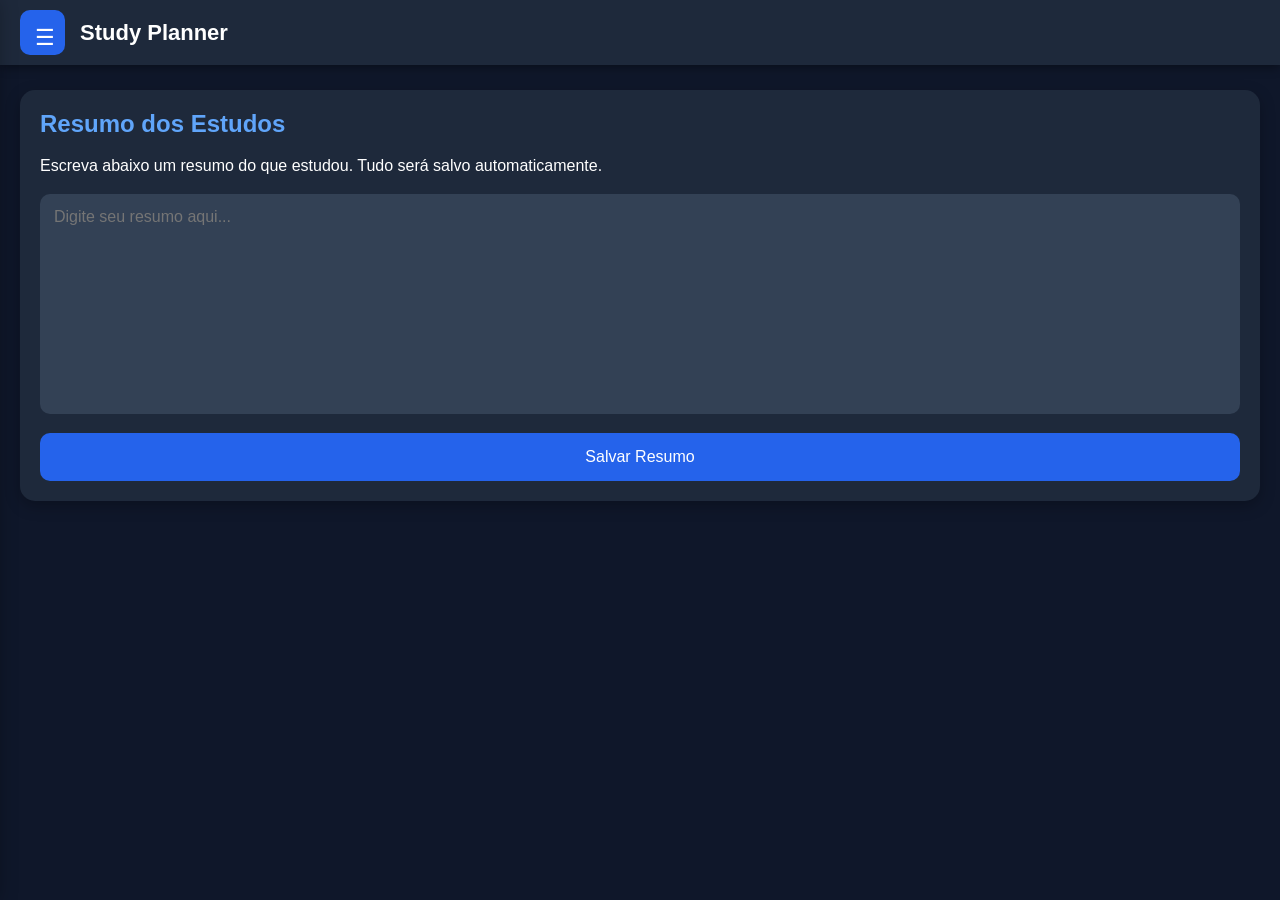
==== index.html @ 5a3f5a3b "Add files via upload" ====
<!DOCTYPE html>
<html lang="pt-BR">
<head>
    <meta charset="UTF-8">
    <meta name="viewport" content="width=device-width, initial-scale=1.0">
    <title>Study Planner</title>

    <link rel="stylesheet" href="style.css">

    <link rel="stylesheet"
    href="https://cdnjs.cloudflare.com/ajax/libs/font-awesome/6.5.2/css/all.min.css">
</head>

<body>

<!-- MENU LATERAL -->

<nav id="menu">

    <div class="logo">

        <h2>📚 Study Planner</h2>

    </div>

    <ul>

        <li onclick="abrirPagina('inicio')">
            <i class="fa-solid fa-house"></i>
            Início
        </li>

        <li onclick="abrirPagina('sorteio')">
            <i class="fa-solid fa-dice"></i>
            Sorteio da Semana
        </li>

        <li onclick="abrirPagina('lembretes')">
            <i class="fa-solid fa-bell"></i>
            Lembretes
        </li>

        <li onclick="abrirPagina('cronograma')">
            <i class="fa-solid fa-calendar"></i>
            Cronograma
        </li>

        <li onclick="abrirPagina('estatisticas')">
            <i class="fa-solid fa-chart-column"></i>
            Estatísticas
        </li>

        <li onclick="abrirPagina('configuracoes')">
            <i class="fa-solid fa-gear"></i>
            Configurações
        </li>

    </ul>

</nav>

<!-- CABEÇALHO -->

<header>

    <button id="btnMenu">

        ☰

    </button>

    <h1>Study Planner</h1>

</header>

<!-- CONTEÚDO -->

<main>

<!-- INÍCIO -->

<section id="inicio" class="pagina">

<h2>Resumo dos Estudos</h2>

<p>
Escreva abaixo um resumo do que estudou.
Tudo será salvo automaticamente.
</p>

<textarea
id="resumo"
placeholder="Digite seu resumo aqui...">
</textarea>

<button onclick="salvarResumo()">

Salvar Resumo

</button>

</section>

<!-- SORTEIO -->

<section
id="sorteio"
class="pagina escondido">

<h2>Sorteio da Semana</h2>

<p>
O aplicativo escolherá uma matéria e um tema para você estudar.
</p>

<h3 id="materiaEscolhida">

Nenhuma matéria sorteada

</h3>

<p id="temaEscolhido">

Nenhum tema sorteado

</p>

<button onclick="sortearTema()">

🎲 Sortear Tema

</button>

</section>

<!-- LEMBRETES -->

<section
id="lembretes"
class="pagina escondido">

<h2>Lembretes</h2>

<input
type="text"
id="tituloLembrete"
placeholder="Título">

<input
type="date"
id="dataLembrete">

<input
type="time"
id="horaLembrete">

<button
onclick="adicionarLembrete()">

Adicionar

</button>

<div id="listaLembretes">

</div>

</section>

<!-- CRONOGRAMA -->

<section
id="cronograma"
class="pagina escondido">

<h2>Cronograma</h2>

<p>

Em breve será possível organizar seus estudos por dia da semana.

</p>

</section>

<!-- ESTATÍSTICAS -->

<section
id="estatisticas"
class="pagina escondido">

<h2>Estatísticas</h2>

<p>

Aqui aparecerão seus dados de estudo.

</p>

</section>

<!-- CONFIGURAÇÕES -->

<section
id="configuracoes"
class="pagina escondido">

<h2>Configurações</h2>

<p>

Tema, backup, exportação e outras opções.

</p>

</section>

</main>

<!-- Scripts -->

<script src="materias.js"></script>

<script src="storage.js"></script>

<script src="notificacoes.js"></script>

<script src="script.js"></script>

</body>
</html>
---- style.css ----
/* ===========================
   STUDY PLANNER
   style.css
=========================== */

*{
    margin:0;
    padding:0;
    box-sizing:border-box;
    font-family:Arial, Helvetica, sans-serif;
}

body{
    background:#0f172a;
    color:#fff;
}

/* HEADER */

header{
    position:fixed;
    top:0;
    left:0;
    width:100%;
    height:65px;
    background:#1e293b;
    display:flex;
    align-items:center;
    gap:15px;
    padding:0 20px;
    z-index:999;
    box-shadow:0 2px 10px rgba(0,0,0,.4);
}

header h1{
    font-size:22px;
}

#btnMenu{
    width:45px;
    height:45px;
    border:none;
    border-radius:10px;
    background:#2563eb;
    color:white;
    font-size:22px;
    cursor:pointer;
    transition:.3s;
}

#btnMenu:hover{
    background:#1d4ed8;
}

/* MENU */

#menu{
    position:fixed;
    left:-270px;
    top:0;
    width:260px;
    height:100%;
    background:#111827;
    transition:.3s;
    z-index:1000;
    overflow:auto;
    box-shadow:5px 0 20px rgba(0,0,0,.4);
}

#menu.ativo{
    left:0;
}

.logo{
    padding:25px;
    background:#2563eb;
    text-align:center;
}

.logo h2{
    font-size:23px;
}

#menu ul{
    list-style:none;
}

#menu li{
    padding:18px;
    cursor:pointer;
    transition:.3s;
    border-bottom:1px solid rgba(255,255,255,.08);
}

#menu li:hover{
    background:#1f2937;
}

#menu i{
    width:30px;
}

/* CONTEÚDO */

main{
    padding:90px 20px 30px;
}

.pagina{
    animation:fade .3s;
}

.escondido{
    display:none;
}

@keyframes fade{

    from{
        opacity:0;
        transform:translateY(15px);
    }

    to{
        opacity:1;
        transform:translateY(0);
    }

}

/* CARDS */

section{
    background:#1e293b;
    border-radius:15px;
    padding:20px;
    margin-bottom:20px;
    box-shadow:0 5px 15px rgba(0,0,0,.25);
}

section h2{
    margin-bottom:15px;
    color:#60a5fa;
}

section p{
    margin-bottom:15px;
    line-height:1.6;
}

/* INPUTS */

textarea,
input{
    width:100%;
    background:#334155;
    color:white;
    border:none;
    outline:none;
    border-radius:10px;
    padding:14px;
    margin-bottom:15px;
    font-size:16px;
}

textarea{
    height:220px;
    resize:none;
}

/* BOTÕES */

button{
    width:100%;
    padding:15px;
    border:none;
    border-radius:10px;
    background:#2563eb;
    color:white;
    font-size:16px;
    cursor:pointer;
    transition:.3s;
}

button:hover{
    background:#1d4ed8;
}

/* RESULTADO DO SORTEIO */

#materiaEscolhida{
    color:#38bdf8;
    margin:15px 0;
}

#temaEscolhido{
    background:#334155;
    padding:15px;
    border-radius:10px;
    margin-bottom:20px;
}

/* LEMBRETES */

.cardLembrete{
    background:#334155;
    padding:15px;
    border-radius:10px;
    margin-top:15px;
}

.cardLembrete h3{
    color:#60a5fa;
    margin-bottom:8px;
}

.cardLembrete p{
    margin-bottom:5px;
}

.cardLembrete button{
    margin-top:10px;
}

/* RESPONSIVO */

@media(max-width:600px){

    header h1{
        font-size:18px;
    }

    .logo h2{
        font-size:20px;
    }

    textarea{
        height:180px;
    }

}
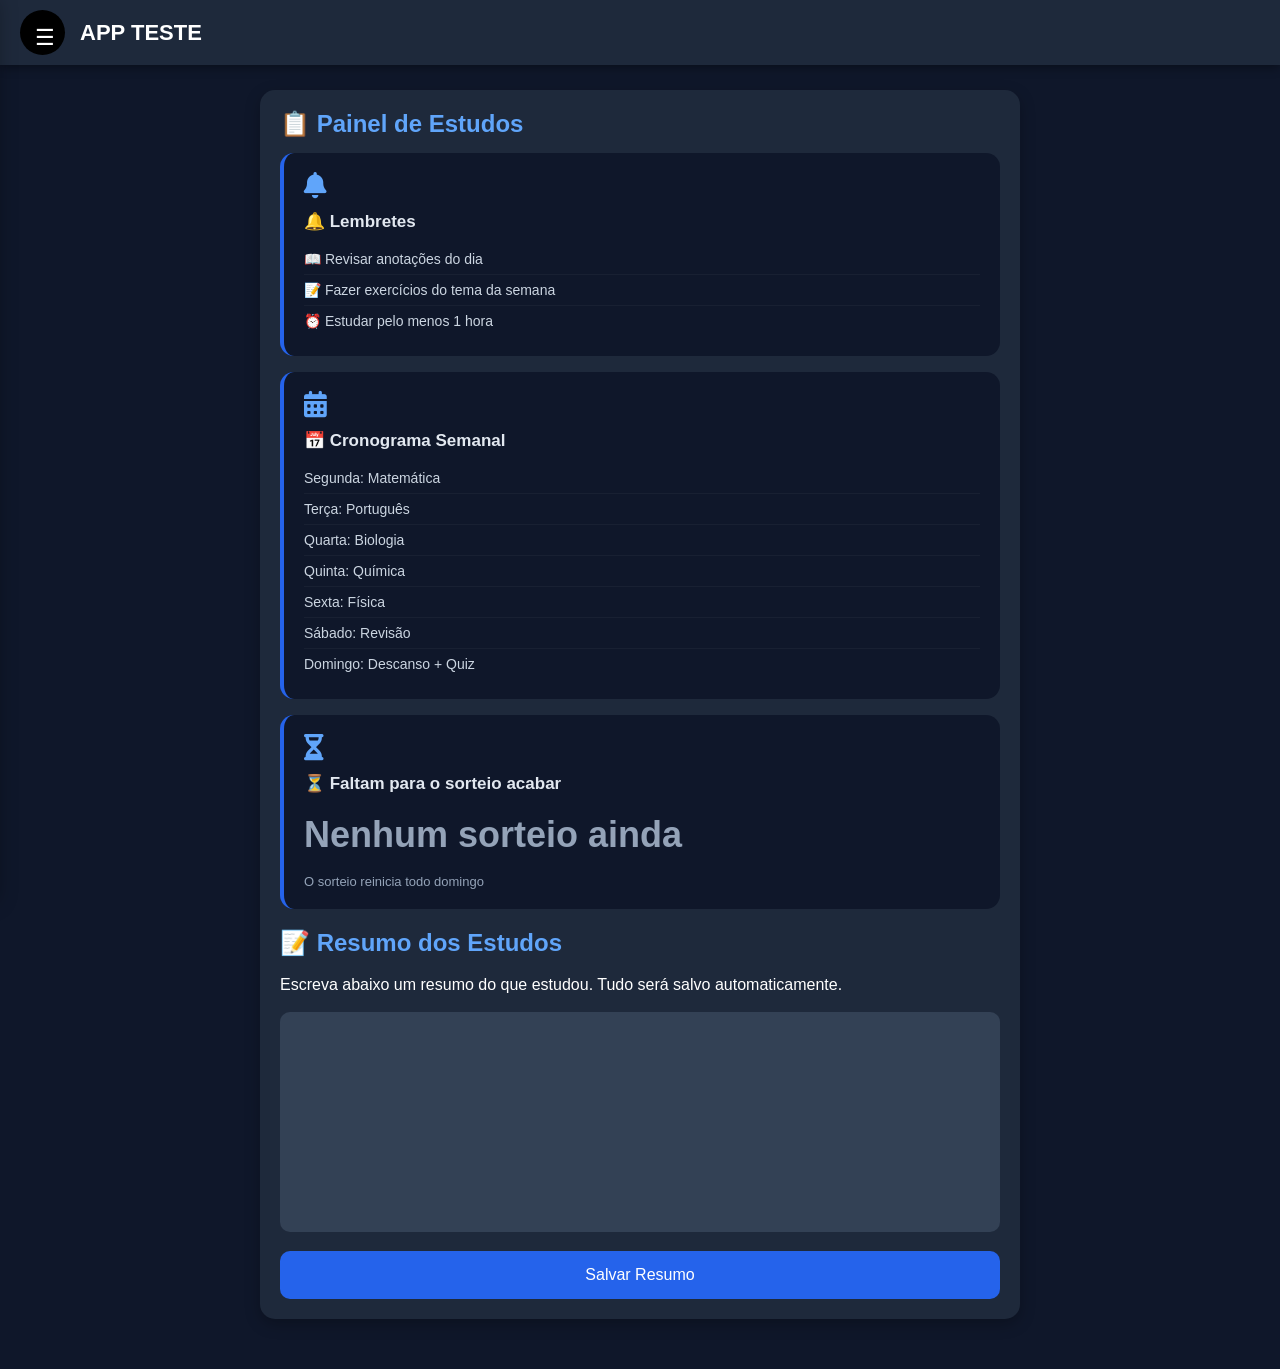
==== commit e4b9a3f7: "Add files via upload" ====
--- a/index.html
+++ b/index.html
@@ -1,4 +1,4 @@
-<!DOCTYPE html>
+ <!DOCTYPE html>
 <html lang="pt-BR">
 <head>
     <meta charset="UTF-8">
@@ -19,7 +19,7 @@
 
     <div class="logo">
 
-        <h2>📚 Study Planner</h2>
+        <h2>Menu</h2>
 
     </div>
 
@@ -35,6 +35,11 @@
             Sorteio da Semana
         </li>
 
+        <li onclick="abrirPagina('quiz')">
+            <i class="fa-solid fa-question-circle"></i>
+            Quiz da Semana
+        </li>
+
         <li onclick="abrirPagina('lembretes')">
             <i class="fa-solid fa-bell"></i>
             Lembretes
@@ -69,7 +74,7 @@
 
     </button>
 
-    <h1>Study Planner</h1>
+    <h1>APP TESTE</h1>
 
 </header>
 
@@ -77,31 +82,70 @@
 
 <main>
 
+<!-- ======================== -->
 <!-- INÍCIO -->
+<!-- ======================== -->
 
 <section id="inicio" class="pagina">
 
-<h2>Resumo dos Estudos</h2>
-
-<p>
-Escreva abaixo um resumo do que estudou.
-Tudo será salvo automaticamente.
-</p>
-
-<textarea
-id="resumo"
-placeholder="Digite seu resumo aqui...">
-</textarea>
-
-<button onclick="salvarResumo()">
-
-Salvar Resumo
-
-</button>
-
-</section>
-
+    <h2>📋 Painel de Estudos</h2>
+
+    <!-- Lembretes Rápidos -->
+    <div class="card-info">
+        <i class="fa-solid fa-bell"></i>
+        <h3>🔔 Lembretes</h3>
+        <ul id="lista-lembretes-inicio">
+            <li>📖 Revisar anotações do dia</li>
+            <li>📝 Fazer exercícios do tema da semana</li>
+            <li>⏰ Estudar pelo menos 1 hora</li>
+        </ul>
+    </div>
+
+    <!-- Cronograma -->
+    <div class="card-info">
+        <i class="fa-solid fa-calendar-days"></i>
+        <h3>📅 Cronograma Semanal</h3>
+        <ul id="lista-cronograma-inicio">
+            <li>Segunda: Matemática</li>
+            <li>Terça: Português</li>
+            <li>Quarta: Biologia</li>
+            <li>Quinta: Química</li>
+            <li>Sexta: Física</li>
+            <li>Sábado: Revisão</li>
+            <li>Domingo: Descanso + Quiz</li>
+        </ul>
+    </div>
+
+    <!-- Dias Restantes -->
+    <div class="card-info" id="card-contagem">
+        <i class="fa-solid fa-hourglass-half"></i>
+        <h3>⏳ Faltam para o sorteio acabar</h3>
+        <p id="dias-restantes">Carregando...</p>
+        <small style="color:#94a3b8;">O sorteio reinicia todo domingo</small>
+    </div>
+
+    <!-- Resumo -->
+    <h2 style="margin-top:20px;">📝 Resumo dos Estudos</h2>
+
+    <p>
+    Escreva abaixo um resumo do que estudou.
+    Tudo será salvo automaticamente.
+    </p>
+
+    <textarea
+    id="resumo"
+    placeholder="Digite seu resumo aqui...">
+    </textarea>
+
+    <button onclick="salvarResumo()">
+    Salvar Resumo
+    </button>
+
+</section>
+
+<!-- ======================== -->
 <!-- SORTEIO -->
+<!-- ======================== -->
 
 <section
 id="sorteio"
@@ -114,26 +158,56 @@
 </p>
 
 <h3 id="materiaEscolhida">
-
 Nenhuma matéria sorteada
-
 </h3>
 
 <p id="temaEscolhido">
-
 Nenhum tema sorteado
-
 </p>
 
 <button onclick="sortearTema()">
-
 🎲 Sortear Tema
-
 </button>
 
-</section>
-
+<p style="margin-top:15px;font-size:14px;color:#94a3b8;">
+O sorteio dura até domingo. Depois um novo tema será sorteado!
+</p>
+
+</section>
+
+<!-- ======================== -->
+<!-- QUIZ DA SEMANA (NOVA ABA) -->
+<!-- ======================== -->
+
+<section
+id="quiz"
+class="pagina escondido">
+
+<h2>🎯 Quiz da Semana</h2>
+
+<div id="quiz-info">
+    <p><strong>📚 Matéria:</strong> <span id="quiz-materia">Nenhuma</span></p>
+    <p><strong>📖 Tema:</strong> <span id="quiz-tema">Nenhum</span></p>
+</div>
+
+<div id="pergunta-area" class="escondido">
+    <h3 id="pergunta-texto"></h3>
+    <div id="alternativas"></div>
+    <button id="btn-responder" onclick="verificarResposta()">Responder</button>
+    <p id="resultado-quiz"></p>
+</div>
+
+<button id="btn-iniciar-quiz" onclick="iniciarQuiz()">
+Iniciar Quiz
+</button>
+
+<p id="quiz-aviso" style="margin-top:15px;text-align:center;color:#facc15;"></p>
+
+</section>
+
+<!-- ======================== -->
 <!-- LEMBRETES -->
+<!-- ======================== -->
 
 <section
 id="lembretes"
@@ -156,18 +230,17 @@
 
 <button
 onclick="adicionarLembrete()">
-
 Adicionar
-
 </button>
 
 <div id="listaLembretes">
-
 </div>
 
 </section>
 
+<!-- ======================== -->
 <!-- CRONOGRAMA -->
+<!-- ======================== -->
 
 <section
 id="cronograma"
@@ -176,14 +249,14 @@
 <h2>Cronograma</h2>
 
 <p>
-
 Em breve será possível organizar seus estudos por dia da semana.
-
-</p>
-
-</section>
-
+</p>
+
+</section>
+
+<!-- ======================== -->
 <!-- ESTATÍSTICAS -->
+<!-- ======================== -->
 
 <section
 id="estatisticas"
@@ -192,14 +265,14 @@
 <h2>Estatísticas</h2>
 
 <p>
-
 Aqui aparecerão seus dados de estudo.
-
-</p>
-
-</section>
-
+</p>
+
+</section>
+
+<!-- ======================== -->
 <!-- CONFIGURAÇÕES -->
+<!-- ======================== -->
 
 <section
 id="configuracoes"
@@ -208,10 +281,12 @@
 <h2>Configurações</h2>
 
 <p>
-
 Tema, backup, exportação e outras opções.
-
-</p>
+</p>
+
+<button onclick="limparAplicativo()" style="background:#ef4444;margin-top:15px;">
+🗑️ Limpar todos os dados
+</button>
 
 </section>
 
@@ -220,11 +295,8 @@
 <!-- Scripts -->
 
 <script src="materias.js"></script>
-
 <script src="storage.js"></script>
-
 <script src="notificacoes.js"></script>
-
 <script src="script.js"></script>
 
 </body>
--- a/style.css
+++ b/style.css
@@ -23,7 +23,7 @@
     left:0;
     width:100%;
     height:65px;
-    background:#1e293b;
+    background: #1e293b;
     display:flex;
     align-items:center;
     gap:15px;
@@ -40,8 +40,8 @@
     width:45px;
     height:45px;
     border:none;
-    border-radius:10px;
-    background:#2563eb;
+    border-radius:50px;
+    background: black;
     color:white;
     font-size:22px;
     cursor:pointer;
@@ -73,7 +73,7 @@
 
 .logo{
     padding:25px;
-    background:#2563eb;
+    background: blue;
     text-align:center;
 }
 
@@ -104,6 +104,8 @@
 
 main{
     padding:90px 20px 30px;
+    max-width: 800px;
+    margin: 0 auto;
 }
 
 .pagina{
@@ -186,43 +188,209 @@
     background:#1d4ed8;
 }
 
-/* RESULTADO DO SORTEIO */
+/* ===========================
+   CARDS DA TELA INICIAL
+=========================== */
+
+.card-info{
+    background:#0f172a;
+    border-radius:14px;
+    padding:20px;
+    margin-bottom:16px;
+    border-left:4px solid #2563eb;
+    transition:.3s;
+}
+
+.card-info:hover{
+    border-left-color:#3b82f6;
+    background:#111c2e;
+}
+
+.card-info i{
+    font-size:26px;
+    color:#60a5fa;
+    margin-bottom:12px;
+}
+
+.card-info h3{
+    margin-bottom:12px;
+    font-size:17px;
+    font-weight:600;
+    color:#e2e8f0;
+}
+
+.card-info ul{
+    list-style:none;
+    padding:0;
+}
+
+.card-info ul li{
+    padding:7px 0;
+    border-bottom:1px solid rgba(255,255,255,.04);
+    font-size:14px;
+    color:#cbd5e1;
+}
+
+.card-info ul li:last-child{
+    border-bottom:none;
+}
+
+/* Contagem de dias */
+
+#dias-restantes{
+    font-size:36px;
+    font-weight:bold;
+    color:#facc15;
+    margin:10px 0;
+}
+
+#card-contagem small{
+    color:#94a3b8;
+    font-size:13px;
+    display:block;
+    margin-top:5px;
+}
+
+/* ===========================
+   RESULTADO DO SORTEIO
+=========================== */
 
 #materiaEscolhida{
     color:#38bdf8;
     margin:15px 0;
+    font-size:24px;
 }
 
 #temaEscolhido{
     background:#334155;
-    padding:15px;
+    padding:18px;
     border-radius:10px;
     margin-bottom:20px;
-}
-
-/* LEMBRETES */
+    font-size:18px;
+}
+
+/* ===========================
+   QUIZ
+=========================== */
+
+#quiz-info{
+    background:#0f172a;
+    border-radius:12px;
+    padding:18px;
+    margin-bottom:20px;
+}
+
+#quiz-info p{
+    margin:8px 0;
+    font-size:16px;
+}
+
+#quiz-info span{
+    color:#60a5fa;
+    font-weight:bold;
+}
+
+#pergunta-area{
+    background:#0f172a;
+    border-radius:12px;
+    padding:20px;
+    margin-top:15px;
+}
+
+#pergunta-texto{
+    font-size:18px;
+    margin-bottom:20px;
+    line-height:1.5;
+    color:#e2e8f0;
+}
+
+.alternativa{
+    background:#334155;
+    border-radius:10px;
+    padding:14px;
+    margin:8px 0;
+    cursor:pointer;
+    transition:.3s;
+    border:2px solid transparent;
+    font-size:15px;
+}
+
+.alternativa:hover{
+    background:#475569;
+}
+
+.alternativa.selecionada{
+    border-color:#2563eb;
+    background:#1e3a5f;
+}
+
+.alternativa.correta{
+    border-color:#22c55e !important;
+    background:#14532d !important;
+}
+
+.alternativa.errada{
+    border-color:#ef4444 !important;
+    background:#7f1d1d !important;
+}
+
+#btn-responder{
+    margin-top:15px;
+    width:100%;
+}
+
+#resultado-quiz{
+    margin-top:15px;
+    font-weight:bold;
+    font-size:18px;
+    text-align:center;
+}
+
+#quiz-aviso{
+    text-align:center;
+    font-size:14px;
+}
+
+#btn-iniciar-quiz{
+    width:100%;
+}
+
+/* ===========================
+   LEMBRETES
+=========================== */
 
 .cardLembrete{
-    background:#334155;
-    padding:15px;
-    border-radius:10px;
+    background:#0f172a;
+    padding:16px;
+    border-radius:12px;
     margin-top:15px;
+    border-left:3px solid #2563eb;
 }
 
 .cardLembrete h3{
     color:#60a5fa;
     margin-bottom:8px;
+    font-size:16px;
 }
 
 .cardLembrete p{
     margin-bottom:5px;
+    font-size:14px;
+    color:#cbd5e1;
 }
 
 .cardLembrete button{
     margin-top:10px;
-}
-
-/* RESPONSIVO */
+    margin-right:8px;
+    width:auto;
+    padding:8px 16px;
+    font-size:14px;
+    display:inline-block;
+}
+
+/* ===========================
+   RESPONSIVO
+=========================== */
 
 @media(max-width:600px){
 
@@ -238,4 +406,14 @@
         height:180px;
     }
 
+    #dias-restantes{
+        font-size:28px;
+    }
+
+    .cardLembrete button{
+        width:100%;
+        margin-right:0;
+        margin-top:8px;
+    }
+
 }
